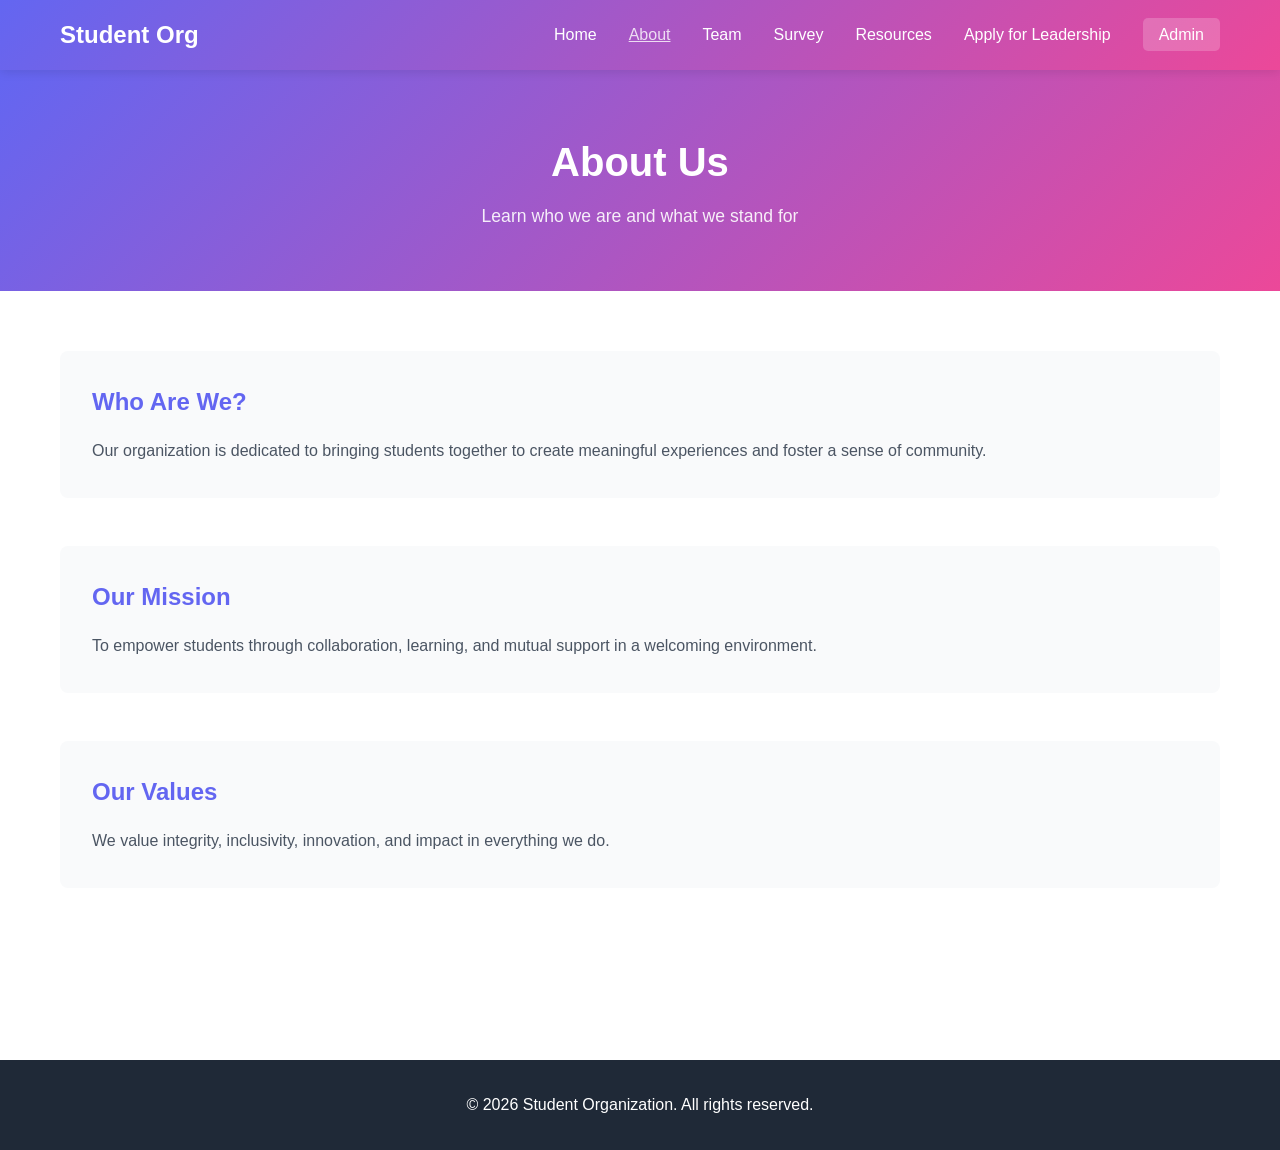
==== about.html @ ffe80c72 "Initial commit: Complete student organization website with admin dashboard" ====
<!DOCTYPE html>
<html lang="en">
<head>
    <meta charset="UTF-8">
    <meta name="viewport" content="width=device-width, initial-scale=1.0">
    <title>About Us - Student Organization</title>
    <link rel="stylesheet" href="css/styles.css">
</head>
<body>
    <nav class="navbar">
        <div class="container">
            <div class="logo">Student Org</div>
            <ul class="nav-links">
                <li><a href="index.html">Home</a></li>
                <li><a href="about.html" class="active">About</a></li>
                <li><a href="team.html">Team</a></li>
                <li><a href="survey.html">Survey</a></li>
                <li><a href="resources.html">Resources</a></li>
                <li><a href="application.html">Apply for Leadership</a></li>
                <li><a href="admin.html" class="admin-link">Admin</a></li>
            </ul>
        </div>
    </nav>

    <section class="page-header">
        <div class="container">
            <h1>About Us</h1>
            <p>Learn who we are and what we stand for</p>
        </div>
    </section>

    <section class="content">
        <div class="container">
            <div class="content-block">
                <h2>Who Are We?</h2>
                <div id="aboutContent">
                    <p>Loading content...</p>
                </div>
            </div>

            <div class="content-block">
                <h2>Our Mission</h2>
                <div id="missionContent">
                    <p>Loading content...</p>
                </div>
            </div>

            <div class="content-block">
                <h2>Our Values</h2>
                <div id="valuesContent">
                    <p>Loading content...</p>
                </div>
            </div>
        </div>
    </section>

    <footer>
        <div class="container">
            <p>&copy; 2026 Student Organization. All rights reserved.</p>
        </div>
    </footer>

    <script src="js/storage.js"></script>
    <script src="js/app.js"></script>
</body>
</html>
---- css/styles.css ----
:root {
    --primary-color: #6366f1;
    --secondary-color: #ec4899;
    --text-color: #1f2937;
    --light-bg: #f9fafb;
    --border-color: #e5e7eb;
    --success-color: #10b981;
    --danger-color: #ef4444;
}

* {
    margin: 0;
    padding: 0;
    box-sizing: border-box;
}

body {
    font-family: 'Segoe UI', Tahoma, Geneva, Verdana, sans-serif;
    line-height: 1.6;
    color: var(--text-color);
    background-color: #fff;
}

.container {
    max-width: 1200px;
    margin: 0 auto;
    padding: 0 20px;
}

/* NAVIGATION */
.navbar {
    background: linear-gradient(135deg, var(--primary-color), var(--secondary-color));
    color: white;
    padding: 1rem 0;
    box-shadow: 0 2px 10px rgba(0, 0, 0, 0.1);
    position: sticky;
    top: 0;
    z-index: 100;
}

.navbar .container {
    display: flex;
    justify-content: space-between;
    align-items: center;
}

.logo {
    font-size: 1.5rem;
    font-weight: bold;
}

.nav-links {
    display: flex;
    list-style: none;
    gap: 2rem;
}

.nav-links a {
    color: white;
    text-decoration: none;
    transition: opacity 0.3s;
}

.nav-links a:hover,
.nav-links a.active {
    opacity: 0.8;
    text-decoration: underline;
}

.admin-link {
    background: rgba(255, 255, 255, 0.2);
    padding: 0.5rem 1rem;
    border-radius: 5px;
}

/* HERO SECTION */
.hero {
    background: linear-gradient(135deg, var(--primary-color), var(--secondary-color));
    color: white;
    padding: 100px 20px;
    text-align: center;
}

.hero h1 {
    font-size: 3rem;
    margin-bottom: 1rem;
    animation: fadeInUp 0.8s ease;
}

.hero p {
    font-size: 1.3rem;
    margin-bottom: 2rem;
    opacity: 0.9;
}

@keyframes fadeInUp {
    from {
        opacity: 0;
        transform: translateY(20px);
    }
    to {
        opacity: 1;
        transform: translateY(0);
    }
}

/* BUTTONS */
.btn {
    padding: 0.75rem 1.5rem;
    border: none;
    border-radius: 5px;
    cursor: pointer;
    font-size: 1rem;
    transition: all 0.3s;
    text-decoration: none;
    display: inline-block;
}

.btn-primary {
    background: var(--primary-color);
    color: white;
}

.btn-primary:hover {
    background: #4f46e5;
    transform: translateY(-2px);
    box-shadow: 0 5px 15px rgba(99, 102, 241, 0.4);
}

.btn-secondary {
    background: var(--secondary-color);
    color: white;
}

.btn-secondary:hover {
    background: #db2777;
}

.btn-danger {
    background: var(--danger-color);
    color: white;
}

.btn-danger:hover {
    background: #dc2626;
}

/* ANNOUNCEMENTS */
.announcements {
    padding: 60px 20px;
    background: var(--light-bg);
}

.announcements h2 {
    margin-bottom: 2rem;
}

.announcements-list {
    display: flex;
    flex-direction: column;
    gap: 1.5rem;
}

.announcement {
    background: white;
    padding: 1.5rem;
    border-radius: 8px;
    border-left: 4px solid var(--primary-color);
    box-shadow: 0 2px 8px rgba(0, 0, 0, 0.1);
}

.announcement h3 {
    color: var(--primary-color);
    margin-bottom: 0.5rem;
}

.announcement-date {
    font-size: 0.85rem;
    color: #6b7280;
    margin-bottom: 0.5rem;
}

/* FEATURED SECTION */
.featured {
    padding: 60px 20px;
}

.featured h2 {
    text-align: center;
    margin-bottom: 3rem;
    font-size: 2rem;
}

.cards-grid {
    display: grid;
    grid-template-columns: repeat(auto-fit, minmax(280px, 1fr));
    gap: 2rem;
}

.card {
    background: white;
    padding: 2rem;
    border-radius: 8px;
    box-shadow: 0 4px 12px rgba(0, 0, 0, 0.1);
    transition: transform 0.3s, box-shadow 0.3s;
}

.card:hover {
    transform: translateY(-5px);
    box-shadow: 0 8px 20px rgba(0, 0, 0, 0.15);
}

.card h3 {
    color: var(--primary-color);
    margin-bottom: 1rem;
    font-size: 1.3rem;
}

/* TEAM GRID */
.team-grid {
    display: grid;
    grid-template-columns: repeat(auto-fill, minmax(250px, 1fr));
    gap: 2rem;
}

.team-member {
    background: white;
    border-radius: 8px;
    overflow: hidden;
    box-shadow: 0 4px 12px rgba(0, 0, 0, 0.1);
    transition: transform 0.3s;
}

.team-member:hover {
    transform: translateY(-5px);
}

.team-member-image {
    width: 100%;
    height: 200px;
    background: var(--light-bg);
    display: flex;
    align-items: center;
    justify-content: center;
    overflow: hidden;
}

.team-member-image img {
    width: 100%;
    height: 100%;
    object-fit: cover;
}

.team-member-info {
    padding: 1.5rem;
}

.team-member-info h3 {
    color: var(--primary-color);
    margin-bottom: 0.5rem;
}

.team-member-role {
    color: var(--secondary-color);
    font-weight: bold;
    font-size: 0.9rem;
    margin-bottom: 0.5rem;
}

.team-member-rank {
    display: inline-block;
    background: var(--primary-color);
    color: white;
    padding: 0.25rem 0.75rem;
    border-radius: 20px;
    font-size: 0.75rem;
    margin-bottom: 0.5rem;
}

.team-member-bio {
    font-size: 0.9rem;
    color: #6b7280;
    line-height: 1.5;
}

/* CONTENT PAGES */
.page-header {
    background: linear-gradient(135deg, var(--primary-color), var(--secondary-color));
    color: white;
    padding: 60px 20px;
    text-align: center;
}

.page-header h1 {
    font-size: 2.5rem;
    margin-bottom: 0.5rem;
}

.page-header p {
    font-size: 1.1rem;
    opacity: 0.9;
}

.content {
    padding: 60px 20px;
}

.content-block {
    margin-bottom: 3rem;
    background: var(--light-bg);
    padding: 2rem;
    border-radius: 8px;
}

.content-block h2 {
    color: var(--primary-color);
    margin-bottom: 1rem;
}

.content-block p {
    line-height: 1.8;
    color: #4b5563;
}

/* FORMS */
.form-container {
    background: white;
    padding: 2rem;
    border-radius: 8px;
    box-shadow: 0 4px 12px rgba(0, 0, 0, 0.1);
    max-width: 600px;
    margin: 0 auto;
}

.form {
    display: flex;
    flex-direction: column;
}

.form-group {
    margin-bottom: 1.5rem;
}

.form-group label {
    display: block;
    margin-bottom: 0.5rem;
    font-weight: 500;
    color: var(--text-color);
}

.form-group input,
.form-group textarea,
.form-group select {
    width: 100%;
    padding: 0.75rem;
    border: 1px solid var(--border-color);
    border-radius: 5px;
    font-size: 1rem;
    font-family: inherit;
    transition: border-color 0.3s;
}

.form-group input:focus,
.form-group textarea:focus,
.form-group select:focus {
    outline: none;
    border-color: var(--primary-color);
    box-shadow: 0 0 0 3px rgba(99, 102, 241, 0.1);
}

.form-group textarea {
    resize: vertical;
}

.message {
    margin-top: 1rem;
    padding: 1rem;
    border-radius: 5px;
    display: none;
}

.message.show {
    display: block;
}

.message.success {
    background: #d1fae5;
    color: #065f46;
    border: 1px solid #a7f3d0;
}

.message.error {
    background: #fee2e2;
    color: #991b1b;
    border: 1px solid #fecaca;
}

/* RESOURCES */
.resources-list {
    display: flex;
    flex-direction: column;
    gap: 1.5rem;
}

.resource {
    background: white;
    padding: 1.5rem;
    border-radius: 8px;
    border-left: 4px solid var(--secondary-color);
    box-shadow: 0 2px 8px rgba(0, 0, 0, 0.1);
}

.resource h3 {
    color: var(--secondary-color);
    margin-bottom: 0.5rem;
}

.resource a {
    color: var(--primary-color);
    text-decoration: none;
    font-weight: 500;
}

.resource a:hover {
    text-decoration: underline;
}

/* FOOTER */
footer {
    background: var(--text-color);
    color: white;
    text-align: center;
    padding: 2rem;
    margin-top: 4rem;
}

/* ADMIN STYLES */
.admin-body {
    background: var(--light-bg);
}

.login-page {
    display: flex;
    justify-content: center;
    align-items: center;
    min-height: 100vh;
    background: linear-gradient(135deg, var(--primary-color), var(--secondary-color));
}

.login-container {
    background: white;
    padding: 2rem;
    border-radius: 8px;
    box-shadow: 0 10px 40px rgba(0, 0, 0, 0.2);
    width: 100%;
    max-width: 400px;
}

.login-container h1 {
    margin-bottom: 1.5rem;
    color: var(--primary-color);
    text-align: center;
}

.admin-panel {
    display: flex;
    min-height: 100vh;
}

.admin-navbar {
    background: var(--text-color);
    color: white;
    width: 250px;
    padding: 2rem 1rem;
    flex-shrink: 0;
}

.admin-header {
    margin-bottom: 2rem;
    display: flex;
    justify-content: space-between;
    align-items: center;
    flex-wrap: wrap;
}

.admin-header h2 {
    font-size: 1.3rem;
    margin-bottom: 0.5rem;
}

.admin-tabs {
    list-style: none;
    display: flex;
    flex-direction: column;
    gap: 0.5rem;
}

.tab-btn {
    background: transparent;
    color: white;
    border: none;
    padding: 0.75rem 1rem;
    text-align: left;
    cursor: pointer;
    border-radius: 5px;
    transition: background 0.3s;
    width: 100%;
}

.tab-btn:hover {
    background: rgba(255, 255, 255, 0.1);
}

.tab-btn.active {
    background: var(--primary-color);
}

.admin-content {
    flex: 1;
    padding: 2rem;
    overflow-y: auto;
}

.admin-content h3 {
    color: var(--primary-color);
    margin-bottom: 1.5rem;
    border-bottom: 2px solid var(--primary-color);
    padding-bottom: 0.5rem;
}

.section {
    background: white;
    padding: 1.5rem;
    border-radius: 8px;
    margin-bottom: 2rem;
    box-shadow: 0 2px 8px rgba(0, 0, 0, 0.1);
}

.section h4 {
    color: var(--text-color);
    margin-bottom: 1rem;
}

.tab-content {
    display: none;
}

.tab-content.active {
    display: block;
}

.members-list,
.announcements-list,
.resources-list,
.images-grid,
.survey-list,
.responses-list,
.applications-list {
    display: flex;
    flex-direction: column;
    gap: 1rem;
}

.images-grid {
    display: grid;
    grid-template-columns: repeat(auto-fill, minmax(150px, 1fr));
    gap: 1rem;
}

.image-card {
    background: white;
    border-radius: 8px;
    overflow: hidden;
    box-shadow: 0 2px 8px rgba(0, 0, 0, 0.1);
    text-align: center;
}

.image-card img {
    width: 100%;
    height: 120px;
    object-fit: cover;
}

.image-card-info {
    padding: 0.5rem;
    font-size: 0.85rem;
}

.image-card-info input {
    width: 100%;
    padding: 0.25rem;
    margin-bottom: 0.25rem;
    border: 1px solid var(--border-color);
    border-radius: 3px;
}

.image-card-actions {
    display: flex;
    gap: 0.25rem;
    padding: 0.5rem;
}

.image-card-actions button {
    flex: 1;
    padding: 0.25rem;
    font-size: 0.75rem;
}

.member-item,
.announcement-item,
.resource-item,
.survey-item,
.application-item {
    background: #f3f4f6;
    padding: 1rem;
    border-radius: 5px;
    border-left: 4px solid var(--primary-color);
    display: flex;
    justify-content: space-between;
    align-items: start;
}

.member-item-content,
.announcement-item-content,
.resource-item-content,
.survey-item-content,
.application-item-content {
    flex: 1;
}

.member-item h5,
.announcement-item h5,
.resource-item h5,
.survey-item h5,
.application-item h5 {
    color: var(--primary-color);
    margin-bottom: 0.25rem;
}

.member-item-actions,
.announcement-item-actions,
.resource-item-actions,
.survey-item-actions,
.application-item-actions {
    display: flex;
    gap: 0.5rem;
    margin-left: 1rem;
    flex-shrink: 0;
}

.member-item-actions button,
.announcement-item-actions button,
.resource-item-actions button,
.survey-item-actions button,
.application-item-actions button {
    padding: 0.4rem 0.8rem;
    font-size: 0.8rem;
}

/* RESPONSIVE */
@media (max-width: 768px) {
    .nav-links {
        flex-direction: column;
        gap: 1rem;
    }

    .hero h1 {
        font-size: 2rem;
    }

    .page-header h1 {
        font-size: 1.8rem;
    }

    .admin-panel {
        flex-direction: column;
    }

    .admin-navbar {
        width: 100%;
        display: flex;
        gap: 1rem;
    }

    .admin-tabs {
        flex-direction: row;
        flex-wrap: wrap;
    }

    .tab-btn {
        flex: 1;
        min-width: 120px;
    }

    .cards-grid,
    .team-grid {
        grid-template-columns: 1fr;
    }
}
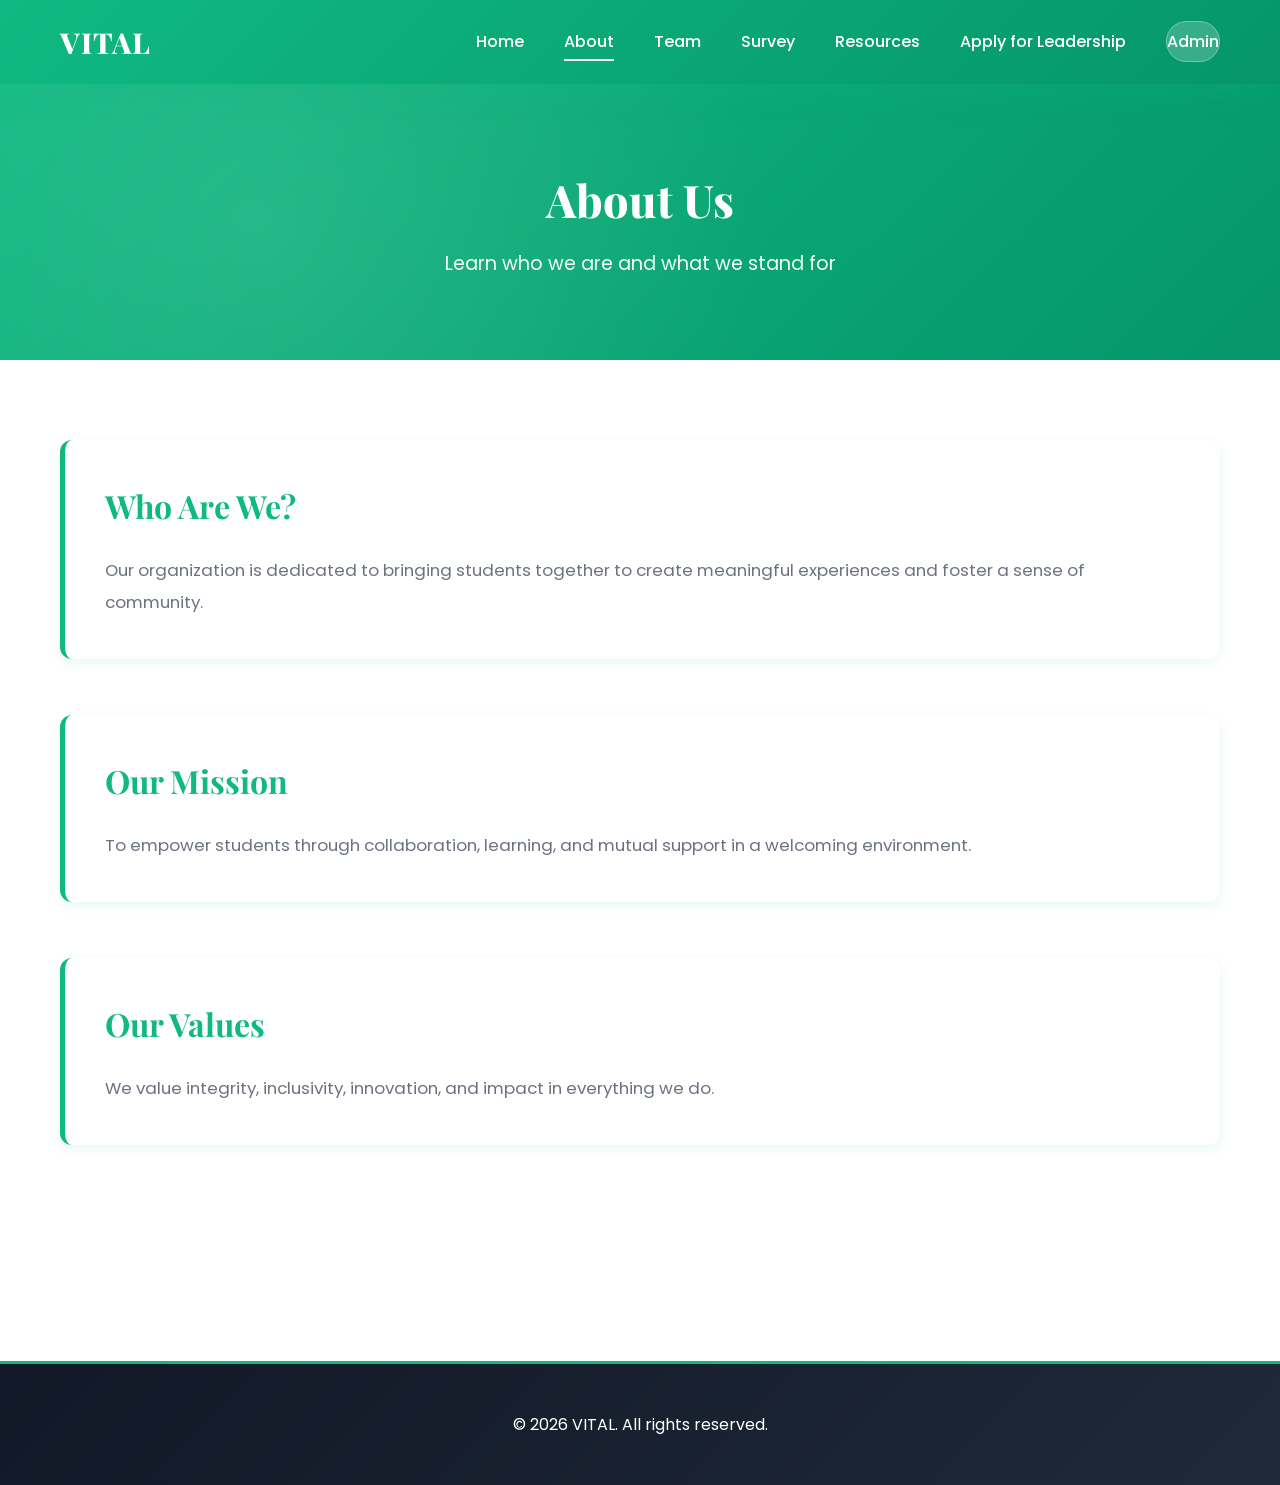
==== commit 368dc887: "VIITAL SHOW" ====
--- a/about.html
+++ b/about.html
@@ -3,13 +3,13 @@
 <head>
     <meta charset="UTF-8">
     <meta name="viewport" content="width=device-width, initial-scale=1.0">
-    <title>About Us - Student Organization</title>
+    <title>About Us - VITAL</title>
     <link rel="stylesheet" href="css/styles.css">
 </head>
 <body>
     <nav class="navbar">
         <div class="container">
-            <div class="logo">Student Org</div>
+            <div class="logo">VITAL</div>
             <ul class="nav-links">
                 <li><a href="index.html">Home</a></li>
                 <li><a href="about.html" class="active">About</a></li>
@@ -56,7 +56,7 @@
 
     <footer>
         <div class="container">
-            <p>&copy; 2026 Student Organization. All rights reserved.</p>
+            <p>&copy; 2026 VITAL. All rights reserved.</p>
         </div>
     </footer>
 
--- a/css/styles.css
+++ b/css/styles.css
@@ -1,11 +1,16 @@
+@import url('https://fonts.googleapis.com/css2?family=Poppins:wght@300;400;500;600;700;800&family=Playfair+Display:wght@700;800&display=swap');
+
 :root {
-    --primary-color: #6366f1;
-    --secondary-color: #ec4899;
-    --text-color: #1f2937;
-    --light-bg: #f9fafb;
-    --border-color: #e5e7eb;
-    --success-color: #10b981;
-    --danger-color: #ef4444;
+    --primary-green: #10b981;
+    --dark-green: #059669;
+    --light-green: #d1fae5;
+    --accent-green: #34d399;
+    --text-dark: #111827;
+    --text-light: #6b7280;
+    --bg-light: #f0fdf4;
+    --white: #ffffff;
+    --shadow: 0 10px 30px rgba(16, 185, 129, 0.15);
+    --shadow-sm: 0 4px 12px rgba(16, 185, 129, 0.1);
 }
 
 * {
@@ -15,10 +20,11 @@
 }
 
 body {
-    font-family: 'Segoe UI', Tahoma, Geneva, Verdana, sans-serif;
+    font-family: 'Poppins', sans-serif;
     line-height: 1.6;
-    color: var(--text-color);
-    background-color: #fff;
+    color: var(--text-dark);
+    background-color: var(--white);
+    overflow-x: hidden;
 }
 
 .container {
@@ -29,10 +35,10 @@
 
 /* NAVIGATION */
 .navbar {
-    background: linear-gradient(135deg, var(--primary-color), var(--secondary-color));
+    background: linear-gradient(135deg, var(--primary-green) 0%, var(--dark-green) 100%);
     color: white;
-    padding: 1rem 0;
-    box-shadow: 0 2px 10px rgba(0, 0, 0, 0.1);
+    padding: 1.2rem 0;
+    box-shadow: var(--shadow);
     position: sticky;
     top: 0;
     z-index: 100;
@@ -45,58 +51,119 @@
 }
 
 .logo {
-    font-size: 1.5rem;
-    font-weight: bold;
+    font-size: 1.8rem;
+    font-weight: 800;
+    font-family: 'Playfair Display', serif;
+    letter-spacing: 1px;
+    text-transform: uppercase;
+    transition: all 0.3s cubic-bezier(0.34, 1.56, 0.64, 1);
+}
+
+.logo:hover {
+    transform: scale(1.05) rotate(-1deg);
+    text-shadow: 0 0 20px rgba(255, 255, 255, 0.3);
 }
 
 .nav-links {
     display: flex;
     list-style: none;
-    gap: 2rem;
+    gap: 2.5rem;
 }
 
 .nav-links a {
     color: white;
     text-decoration: none;
-    transition: opacity 0.3s;
-}
-
-.nav-links a:hover,
-.nav-links a.active {
-    opacity: 0.8;
-    text-decoration: underline;
+    font-weight: 500;
+    position: relative;
+    transition: all 0.3s ease;
+    padding: 0.5rem 0;
+}
+
+.nav-links a::after {
+    content: '';
+    position: absolute;
+    bottom: 0;
+    left: 0;
+    width: 0;
+    height: 2px;
+    background: white;
+    transition: width 0.3s ease;
+}
+
+.nav-links a:hover::after,
+.nav-links a.active::after {
+    width: 100%;
+}
+
+.nav-links a:hover {
+    transform: translateY(-2px);
 }
 
 .admin-link {
     background: rgba(255, 255, 255, 0.2);
-    padding: 0.5rem 1rem;
-    border-radius: 5px;
+    padding: 0.6rem 1.2rem;
+    border-radius: 50px;
+    backdrop-filter: blur(10px);
+    transition: all 0.3s cubic-bezier(0.34, 1.56, 0.64, 1);
+    border: 1px solid rgba(255, 255, 255, 0.3);
+}
+
+.admin-link:hover {
+    background: rgba(255, 255, 255, 0.3);
+    transform: translateY(-3px) scale(1.05);
+    box-shadow: 0 10px 25px rgba(0, 0, 0, 0.2);
 }
 
 /* HERO SECTION */
 .hero {
-    background: linear-gradient(135deg, var(--primary-color), var(--secondary-color));
+    background: linear-gradient(135deg, var(--primary-green) 0%, var(--dark-green) 100%);
     color: white;
-    padding: 100px 20px;
+    padding: 120px 20px;
     text-align: center;
+    position: relative;
+    overflow: hidden;
+}
+
+.hero::before {
+    content: '';
+    position: absolute;
+    top: 0;
+    left: 0;
+    right: 0;
+    bottom: 0;
+    background: radial-gradient(circle at 20% 50%, rgba(255, 255, 255, 0.1) 0%, transparent 50%),
+                radial-gradient(circle at 80% 80%, rgba(255, 255, 255, 0.05) 0%, transparent 50%);
+    pointer-events: none;
+}
+
+.hero .container {
+    position: relative;
+    z-index: 2;
 }
 
 .hero h1 {
-    font-size: 3rem;
+    font-size: 3.5rem;
     margin-bottom: 1rem;
-    animation: fadeInUp 0.8s ease;
+    font-family: 'Playfair Display', serif;
+    font-weight: 800;
+    animation: fadeInUp 0.8s cubic-bezier(0.34, 1.56, 0.64, 1) forwards;
+    opacity: 0;
 }
 
 .hero p {
-    font-size: 1.3rem;
-    margin-bottom: 2rem;
-    opacity: 0.9;
+    font-size: 1.4rem;
+    margin-bottom: 2.5rem;
+    opacity: 0.95;
+    animation: fadeInUp 0.8s cubic-bezier(0.34, 1.56, 0.64, 1) 0.2s forwards;
+    opacity: 0;
+    font-weight: 300;
+    letter-spacing: 0.5px;
 }
 
 @keyframes fadeInUp {
     from {
         opacity: 0;
-        transform: translateY(20px);
+        transform: translateY(30px);
     }
     to {
         opacity: 1;
@@ -106,229 +173,392 @@
 
 /* BUTTONS */
 .btn {
-    padding: 0.75rem 1.5rem;
+    padding: 0.9rem 2rem;
     border: none;
-    border-radius: 5px;
+    border-radius: 50px;
     cursor: pointer;
     font-size: 1rem;
-    transition: all 0.3s;
+    font-weight: 600;
+    transition: all 0.3s cubic-bezier(0.34, 1.56, 0.64, 1);
     text-decoration: none;
     display: inline-block;
+    position: relative;
+    overflow: hidden;
+    font-family: 'Poppins', sans-serif;
+}
+
+.btn::before {
+    content: '';
+    position: absolute;
+    top: 50%;
+    left: 50%;
+    width: 0;
+    height: 0;
+    border-radius: 50%;
+    background: rgba(255, 255, 255, 0.3);
+    transform: translate(-50%, -50%);
+    transition: width 0.6s, height 0.6s;
+}
+
+.btn:active::before {
+    width: 300px;
+    height: 300px;
 }
 
 .btn-primary {
-    background: var(--primary-color);
+    background: linear-gradient(135deg, var(--primary-green), var(--accent-green));
     color: white;
+    box-shadow: var(--shadow-sm);
 }
 
 .btn-primary:hover {
-    background: #4f46e5;
-    transform: translateY(-2px);
-    box-shadow: 0 5px 15px rgba(99, 102, 241, 0.4);
+    transform: translateY(-4px);
+    box-shadow: var(--shadow);
+}
+
+.btn-primary:active {
+    transform: translateY(-2px) scale(0.98);
 }
 
 .btn-secondary {
-    background: var(--secondary-color);
+    background: var(--accent-green);
     color: white;
+    box-shadow: var(--shadow-sm);
 }
 
 .btn-secondary:hover {
-    background: #db2777;
+    background: var(--primary-green);
+    transform: translateY(-4px);
+    box-shadow: var(--shadow);
+}
+
+.btn-secondary:active {
+    transform: translateY(-2px) scale(0.98);
 }
 
 .btn-danger {
-    background: var(--danger-color);
+    background: #ef4444;
     color: white;
 }
 
 .btn-danger:hover {
     background: #dc2626;
+    transform: translateY(-4px);
 }
 
 /* ANNOUNCEMENTS */
 .announcements {
-    padding: 60px 20px;
-    background: var(--light-bg);
+    padding: 80px 20px;
+    background: linear-gradient(to bottom, var(--bg-light), var(--white));
 }
 
 .announcements h2 {
-    margin-bottom: 2rem;
+    margin-bottom: 3rem;
+    font-size: 2.5rem;
+    font-family: 'Playfair Display', serif;
+    color: var(--primary-green);
+    text-align: center;
 }
 
 .announcements-list {
     display: flex;
     flex-direction: column;
-    gap: 1.5rem;
+    gap: 2rem;
 }
 
 .announcement {
     background: white;
-    padding: 1.5rem;
-    border-radius: 8px;
-    border-left: 4px solid var(--primary-color);
-    box-shadow: 0 2px 8px rgba(0, 0, 0, 0.1);
+    padding: 2rem;
+    border-radius: 12px;
+    border-left: 5px solid var(--primary-green);
+    box-shadow: var(--shadow-sm);
+    transition: all 0.3s cubic-bezier(0.34, 1.56, 0.64, 1);
+    animation: slideInLeft 0.6s ease;
+}
+
+@keyframes slideInLeft {
+    from {
+        opacity: 0;
+        transform: translateX(-30px);
+    }
+    to {
+        opacity: 1;
+        transform: translateX(0);
+    }
+}
+
+.announcement:hover {
+    transform: translateX(10px);
+    box-shadow: var(--shadow);
 }
 
 .announcement h3 {
-    color: var(--primary-color);
-    margin-bottom: 0.5rem;
+    color: var(--primary-green);
+    margin-bottom: 0.8rem;
+    font-size: 1.5rem;
 }
 
 .announcement-date {
     font-size: 0.85rem;
-    color: #6b7280;
-    margin-bottom: 0.5rem;
+    color: var(--text-light);
+    margin-bottom: 1rem;
+    font-weight: 500;
 }
 
 /* FEATURED SECTION */
 .featured {
-    padding: 60px 20px;
+    padding: 80px 20px;
+    background: var(--white);
 }
 
 .featured h2 {
     text-align: center;
-    margin-bottom: 3rem;
-    font-size: 2rem;
+    margin-bottom: 4rem;
+    font-size: 2.5rem;
+    font-family: 'Playfair Display', serif;
+    color: var(--primary-green);
 }
 
 .cards-grid {
     display: grid;
-    grid-template-columns: repeat(auto-fit, minmax(280px, 1fr));
-    gap: 2rem;
+    grid-template-columns: repeat(auto-fit, minmax(300px, 1fr));
+    gap: 2.5rem;
 }
 
 .card {
     background: white;
-    padding: 2rem;
-    border-radius: 8px;
-    box-shadow: 0 4px 12px rgba(0, 0, 0, 0.1);
-    transition: transform 0.3s, box-shadow 0.3s;
+    padding: 2.5rem;
+    border-radius: 12px;
+    box-shadow: var(--shadow-sm);
+    transition: all 0.3s cubic-bezier(0.34, 1.56, 0.64, 1);
+    position: relative;
+    overflow: hidden;
+}
+
+.card::before {
+    content: '';
+    position: absolute;
+    top: 0;
+    left: 0;
+    right: 0;
+    height: 4px;
+    background: linear-gradient(90deg, var(--primary-green), var(--accent-green));
+    transform: scaleX(0);
+    transform-origin: left;
+    transition: transform 0.4s cubic-bezier(0.34, 1.56, 0.64, 1);
+}
+
+.card:hover::before {
+    transform: scaleX(1);
 }
 
 .card:hover {
-    transform: translateY(-5px);
-    box-shadow: 0 8px 20px rgba(0, 0, 0, 0.15);
+    transform: translateY(-10px);
+    box-shadow: var(--shadow);
 }
 
 .card h3 {
-    color: var(--primary-color);
+    color: var(--primary-green);
     margin-bottom: 1rem;
-    font-size: 1.3rem;
+    font-size: 1.5rem;
+}
+
+.card p {
+    color: var(--text-light);
+    line-height: 1.8;
 }
 
 /* TEAM GRID */
 .team-grid {
     display: grid;
-    grid-template-columns: repeat(auto-fill, minmax(250px, 1fr));
-    gap: 2rem;
+    grid-template-columns: repeat(auto-fill, minmax(260px, 1fr));
+    gap: 2.5rem;
 }
 
 .team-member {
     background: white;
-    border-radius: 8px;
+    border-radius: 12px;
     overflow: hidden;
-    box-shadow: 0 4px 12px rgba(0, 0, 0, 0.1);
-    transition: transform 0.3s;
+    box-shadow: var(--shadow-sm);
+    transition: all 0.3s cubic-bezier(0.34, 1.56, 0.64, 1);
+    animation: fadeIn 0.6s ease;
+}
+
+@keyframes fadeIn {
+    from {
+        opacity: 0;
+        transform: scale(0.95);
+    }
+    to {
+        opacity: 1;
+        transform: scale(1);
+    }
 }
 
 .team-member:hover {
-    transform: translateY(-5px);
+    transform: translateY(-10px);
+    box-shadow: var(--shadow);
 }
 
 .team-member-image {
     width: 100%;
-    height: 200px;
-    background: var(--light-bg);
+    height: 220px;
+    background: linear-gradient(135deg, var(--bg-light), var(--light-green));
     display: flex;
     align-items: center;
     justify-content: center;
     overflow: hidden;
+    position: relative;
+}
+
+.team-member-image::before {
+    content: '';
+    position: absolute;
+    top: 0;
+    left: 0;
+    right: 0;
+    bottom: 0;
+    background: linear-gradient(135deg, rgba(16, 185, 129, 0.1), transparent);
+    pointer-events: none;
 }
 
 .team-member-image img {
     width: 100%;
     height: 100%;
     object-fit: cover;
+    transition: transform 0.3s ease;
+}
+
+.team-member:hover .team-member-image img {
+    transform: scale(1.1);
 }
 
 .team-member-info {
-    padding: 1.5rem;
+    padding: 2rem;
 }
 
 .team-member-info h3 {
-    color: var(--primary-color);
+    color: var(--primary-green);
     margin-bottom: 0.5rem;
+    font-size: 1.3rem;
 }
 
 .team-member-role {
-    color: var(--secondary-color);
-    font-weight: bold;
-    font-size: 0.9rem;
-    margin-bottom: 0.5rem;
+    color: var(--accent-green);
+    font-weight: 600;
+    font-size: 0.95rem;
+    margin-bottom: 0.8rem;
 }
 
 .team-member-rank {
     display: inline-block;
-    background: var(--primary-color);
+    background: linear-gradient(135deg, var(--primary-green), var(--accent-green));
     color: white;
-    padding: 0.25rem 0.75rem;
-    border-radius: 20px;
+    padding: 0.4rem 1rem;
+    border-radius: 50px;
     font-size: 0.75rem;
-    margin-bottom: 0.5rem;
+    font-weight: 700;
+    margin-bottom: 1rem;
+    text-transform: uppercase;
+    letter-spacing: 0.5px;
 }
 
 .team-member-bio {
     font-size: 0.9rem;
-    color: #6b7280;
-    line-height: 1.5;
+    color: var(--text-light);
+    line-height: 1.7;
 }
 
 /* CONTENT PAGES */
 .page-header {
-    background: linear-gradient(135deg, var(--primary-color), var(--secondary-color));
+    background: linear-gradient(135deg, var(--primary-green) 0%, var(--dark-green) 100%);
     color: white;
-    padding: 60px 20px;
+    padding: 80px 20px;
     text-align: center;
+    position: relative;
+    overflow: hidden;
+}
+
+.page-header::before {
+    content: '';
+    position: absolute;
+    top: 0;
+    left: 0;
+    right: 0;
+    bottom: 0;
+    background: radial-gradient(circle at 20% 50%, rgba(255, 255, 255, 0.1) 0%, transparent 50%);
+    pointer-events: none;
+}
+
+.page-header .container {
+    position: relative;
+    z-index: 2;
 }
 
 .page-header h1 {
-    font-size: 2.5rem;
-    margin-bottom: 0.5rem;
+    font-size: 2.8rem;
+    margin-bottom: 0.8rem;
+    font-family: 'Playfair Display', serif;
+    font-weight: 800;
+    animation: fadeInDown 0.8s ease;
 }
 
 .page-header p {
-    font-size: 1.1rem;
-    opacity: 0.9;
+    font-size: 1.2rem;
+    opacity: 0.95;
+    animation: fadeInUp 0.8s ease 0.2s backwards;
+}
+
+@keyframes fadeInDown {
+    from {
+        opacity: 0;
+        transform: translateY(-20px);
+    }
+    to {
+        opacity: 1;
+        transform: translateY(0);
+    }
 }
 
 .content {
-    padding: 60px 20px;
+    padding: 80px 20px;
 }
 
 .content-block {
-    margin-bottom: 3rem;
-    background: var(--light-bg);
-    padding: 2rem;
-    border-radius: 8px;
+    margin-bottom: 3.5rem;
+    background: white;
+    padding: 2.5rem;
+    border-radius: 12px;
+    box-shadow: var(--shadow-sm);
+    transition: all 0.3s ease;
+    border-left: 5px solid var(--primary-green);
+}
+
+.content-block:hover {
+    box-shadow: var(--shadow);
+    transform: translateX(5px);
 }
 
 .content-block h2 {
-    color: var(--primary-color);
-    margin-bottom: 1rem;
+    color: var(--primary-green);
+    margin-bottom: 1.5rem;
+    font-size: 2rem;
+    font-family: 'Playfair Display', serif;
 }
 
 .content-block p {
-    line-height: 1.8;
-    color: #4b5563;
+    line-height: 1.9;
+    color: var(--text-light);
+    font-size: 1.05rem;
 }
 
 /* FORMS */
 .form-container {
     background: white;
-    padding: 2rem;
-    border-radius: 8px;
-    box-shadow: 0 4px 12px rgba(0, 0, 0, 0.1);
-    max-width: 600px;
+    padding: 3rem;
+    border-radius: 12px;
+    box-shadow: var(--shadow);
+    max-width: 650px;
     margin: 0 auto;
 }
 
@@ -338,34 +568,38 @@
 }
 
 .form-group {
-    margin-bottom: 1.5rem;
+    margin-bottom: 2rem;
 }
 
 .form-group label {
     display: block;
-    margin-bottom: 0.5rem;
-    font-weight: 500;
-    color: var(--text-color);
+    margin-bottom: 0.8rem;
+    font-weight: 600;
+    color: var(--primary-green);
+    font-size: 1.05rem;
 }
 
 .form-group input,
 .form-group textarea,
 .form-group select {
     width: 100%;
-    padding: 0.75rem;
-    border: 1px solid var(--border-color);
-    border-radius: 5px;
+    padding: 1rem;
+    border: 2px solid var(--light-green);
+    border-radius: 8px;
     font-size: 1rem;
     font-family: inherit;
-    transition: border-color 0.3s;
+    transition: all 0.3s ease;
+    background: var(--bg-light);
 }
 
 .form-group input:focus,
 .form-group textarea:focus,
 .form-group select:focus {
     outline: none;
-    border-color: var(--primary-color);
-    box-shadow: 0 0 0 3px rgba(99, 102, 241, 0.1);
+    border-color: var(--primary-green);
+    box-shadow: 0 0 0 4px rgba(16, 185, 129, 0.1);
+    background: white;
+    transform: scale(1.02);
 }
 
 .form-group textarea {
@@ -373,10 +607,23 @@
 }
 
 .message {
-    margin-top: 1rem;
-    padding: 1rem;
-    border-radius: 5px;
+    margin-top: 1.5rem;
+    padding: 1.2rem;
+    border-radius: 8px;
     display: none;
+    font-weight: 500;
+    animation: slideInUp 0.4s ease;
+}
+
+@keyframes slideInUp {
+    from {
+        opacity: 0;
+        transform: translateY(20px);
+    }
+    to {
+        opacity: 1;
+        transform: translateY(0);
+    }
 }
 
 .message.show {
@@ -384,59 +631,72 @@
 }
 
 .message.success {
-    background: #d1fae5;
-    color: #065f46;
-    border: 1px solid #a7f3d0;
+    background: var(--light-green);
+    color: var(--dark-green);
+    border: 2px solid var(--primary-green);
 }
 
 .message.error {
     background: #fee2e2;
     color: #991b1b;
-    border: 1px solid #fecaca;
+    border: 2px solid #ef4444;
 }
 
 /* RESOURCES */
 .resources-list {
     display: flex;
     flex-direction: column;
-    gap: 1.5rem;
+    gap: 2rem;
 }
 
 .resource {
     background: white;
-    padding: 1.5rem;
-    border-radius: 8px;
-    border-left: 4px solid var(--secondary-color);
-    box-shadow: 0 2px 8px rgba(0, 0, 0, 0.1);
+    padding: 2rem;
+    border-radius: 12px;
+    border-left: 5px solid var(--accent-green);
+    box-shadow: var(--shadow-sm);
+    transition: all 0.3s cubic-bezier(0.34, 1.56, 0.64, 1);
+}
+
+.resource:hover {
+    transform: translateY(-5px);
+    box-shadow: var(--shadow);
 }
 
 .resource h3 {
-    color: var(--secondary-color);
-    margin-bottom: 0.5rem;
+    color: var(--primary-green);
+    margin-bottom: 0.8rem;
+    font-size: 1.3rem;
 }
 
 .resource a {
-    color: var(--primary-color);
+    color: var(--primary-green);
     text-decoration: none;
-    font-weight: 500;
+    font-weight: 600;
+    transition: all 0.3s ease;
+    display: inline-flex;
+    align-items: center;
+    gap: 0.5rem;
 }
 
 .resource a:hover {
+    transform: translateX(5px);
     text-decoration: underline;
 }
 
 /* FOOTER */
 footer {
-    background: var(--text-color);
+    background: linear-gradient(135deg, var(--text-dark), #1f2937);
     color: white;
     text-align: center;
-    padding: 2rem;
-    margin-top: 4rem;
+    padding: 3rem 2rem;
+    margin-top: 5rem;
+    border-top: 3px solid var(--primary-green);
 }
 
 /* ADMIN STYLES */
 .admin-body {
-    background: var(--light-bg);
+    background: var(--bg-light);
 }
 
 .login-page {
@@ -444,22 +704,61 @@
     justify-content: center;
     align-items: center;
     min-height: 100vh;
-    background: linear-gradient(135deg, var(--primary-color), var(--secondary-color));
+    background: linear-gradient(135deg, var(--primary-green) 0%, var(--dark-green) 100%);
+    position: relative;
+    overflow: hidden;
+}
+
+.login-page::before {
+    content: '';
+    position: absolute;
+    top: -50%;
+    right: -50%;
+    width: 100%;
+    height: 100%;
+    background: radial-gradient(circle, rgba(255, 255, 255, 0.1) 1px, transparent 1px);
+    background-size: 50px 50px;
+    animation: moveBackground 20s linear infinite;
+}
+
+@keyframes moveBackground {
+    0% {
+        transform: translate(0, 0);
+    }
+    100% {
+        transform: translate(50px, 50px);
+    }
 }
 
 .login-container {
     background: white;
-    padding: 2rem;
-    border-radius: 8px;
-    box-shadow: 0 10px 40px rgba(0, 0, 0, 0.2);
+    padding: 3rem;
+    border-radius: 16px;
+    box-shadow: 0 20px 60px rgba(0, 0, 0, 0.3);
     width: 100%;
-    max-width: 400px;
+    max-width: 450px;
+    position: relative;
+    z-index: 2;
+    animation: fadeInScale 0.6s cubic-bezier(0.34, 1.56, 0.64, 1);
+}
+
+@keyframes fadeInScale {
+    from {
+        opacity: 0;
+        transform: scale(0.9);
+    }
+    to {
+        opacity: 1;
+        transform: scale(1);
+    }
 }
 
 .login-container h1 {
-    margin-bottom: 1.5rem;
-    color: var(--primary-color);
+    margin-bottom: 2rem;
+    color: var(--primary-green);
     text-align: center;
+    font-size: 2.2rem;
+    font-family: 'Playfair Display', serif;
 }
 
 .admin-panel {
@@ -468,15 +767,16 @@
 }
 
 .admin-navbar {
-    background: var(--text-color);
+    background: var(--text-dark);
     color: white;
-    width: 250px;
-    padding: 2rem 1rem;
+    width: 260px;
+    padding: 2rem 1.5rem;
     flex-shrink: 0;
+    box-shadow: 2px 0 15px rgba(0, 0, 0, 0.1);
 }
 
 .admin-header {
-    margin-bottom: 2rem;
+    margin-bottom: 2.5rem;
     display: flex;
     justify-content: space-between;
     align-items: center;
@@ -484,65 +784,104 @@
 }
 
 .admin-header h2 {
-    font-size: 1.3rem;
+    font-size: 1.5rem;
     margin-bottom: 0.5rem;
+    color: var(--primary-green);
 }
 
 .admin-tabs {
     list-style: none;
     display: flex;
     flex-direction: column;
-    gap: 0.5rem;
+    gap: 0.8rem;
 }
 
 .tab-btn {
     background: transparent;
     color: white;
     border: none;
-    padding: 0.75rem 1rem;
+    padding: 1rem;
     text-align: left;
     cursor: pointer;
-    border-radius: 5px;
-    transition: background 0.3s;
+    border-radius: 8px;
+    transition: all 0.3s cubic-bezier(0.34, 1.56, 0.64, 1);
     width: 100%;
+    font-weight: 500;
+    position: relative;
+    overflow: hidden;
+}
+
+.tab-btn::before {
+    content: '';
+    position: absolute;
+    left: 0;
+    top: 0;
+    height: 100%;
+    width: 3px;
+    background: var(--primary-green);
+    transform: scaleY(0);
+    transform-origin: top;
+    transition: transform 0.3s cubic-bezier(0.34, 1.56, 0.64, 1);
 }
 
 .tab-btn:hover {
-    background: rgba(255, 255, 255, 0.1);
+    background: rgba(16, 185, 129, 0.1);
+    transform: translateX(10px);
+}
+
+.tab-btn:hover::before {
+    transform: scaleY(1);
 }
 
 .tab-btn.active {
-    background: var(--primary-color);
+    background: linear-gradient(90deg, var(--primary-green), var(--accent-green));
+    box-shadow: 0 5px 15px rgba(16, 185, 129, 0.3);
+}
+
+.tab-btn.active::before {
+    transform: scaleY(1);
 }
 
 .admin-content {
     flex: 1;
-    padding: 2rem;
+    padding: 2.5rem;
     overflow-y: auto;
+    background: var(--bg-light);
 }
 
 .admin-content h3 {
-    color: var(--primary-color);
-    margin-bottom: 1.5rem;
-    border-bottom: 2px solid var(--primary-color);
-    padding-bottom: 0.5rem;
+    color: var(--primary-green);
+    margin-bottom: 2rem;
+    border-bottom: 3px solid var(--primary-green);
+    padding-bottom: 1rem;
+    font-size: 1.8rem;
+    font-family: 'Playfair Display', serif;
 }
 
 .section {
     background: white;
-    padding: 1.5rem;
-    border-radius: 8px;
-    margin-bottom: 2rem;
-    box-shadow: 0 2px 8px rgba(0, 0, 0, 0.1);
+    padding: 2rem;
+    border-radius: 12px;
+    margin-bottom: 2.5rem;
+    box-shadow: var(--shadow-sm);
+    transition: all 0.3s ease;
+    border-left: 4px solid var(--primary-green);
+}
+
+.section:hover {
+    box-shadow: var(--shadow);
+    transform: translateY(-2px);
 }
 
 .section h4 {
-    color: var(--text-color);
-    margin-bottom: 1rem;
+    color: var(--primary-green);
+    margin-bottom: 1.5rem;
+    font-size: 1.3rem;
 }
 
 .tab-content {
     display: none;
+    animation: fadeIn 0.4s ease;
 }
 
 .tab-content.active {
@@ -558,51 +897,63 @@
 .applications-list {
     display: flex;
     flex-direction: column;
-    gap: 1rem;
+    gap: 1.5rem;
 }
 
 .images-grid {
     display: grid;
-    grid-template-columns: repeat(auto-fill, minmax(150px, 1fr));
-    gap: 1rem;
+    grid-template-columns: repeat(auto-fill, minmax(160px, 1fr));
+    gap: 1.5rem;
 }
 
 .image-card {
     background: white;
-    border-radius: 8px;
+    border-radius: 12px;
     overflow: hidden;
-    box-shadow: 0 2px 8px rgba(0, 0, 0, 0.1);
+    box-shadow: var(--shadow-sm);
     text-align: center;
+    transition: all 0.3s cubic-bezier(0.34, 1.56, 0.64, 1);
+}
+
+.image-card:hover {
+    transform: translateY(-8px);
+    box-shadow: var(--shadow);
 }
 
 .image-card img {
     width: 100%;
-    height: 120px;
+    height: 140px;
     object-fit: cover;
+    transition: transform 0.3s ease;
+}
+
+.image-card:hover img {
+    transform: scale(1.1);
 }
 
 .image-card-info {
-    padding: 0.5rem;
+    padding: 1rem;
     font-size: 0.85rem;
 }
 
 .image-card-info input {
     width: 100%;
-    padding: 0.25rem;
-    margin-bottom: 0.25rem;
-    border: 1px solid var(--border-color);
-    border-radius: 3px;
+    padding: 0.5rem;
+    margin-bottom: 0.5rem;
+    border: 1px solid var(--light-green);
+    border-radius: 6px;
+    font-family: inherit;
 }
 
 .image-card-actions {
     display: flex;
-    gap: 0.25rem;
+    gap: 0.5rem;
     padding: 0.5rem;
 }
 
 .image-card-actions button {
     flex: 1;
-    padding: 0.25rem;
+    padding: 0.4rem;
     font-size: 0.75rem;
 }
 
@@ -611,13 +962,23 @@
 .resource-item,
 .survey-item,
 .application-item {
-    background: #f3f4f6;
-    padding: 1rem;
-    border-radius: 5px;
-    border-left: 4px solid var(--primary-color);
+    background: linear-gradient(135deg, var(--bg-light), white);
+    padding: 1.5rem;
+    border-radius: 10px;
+    border-left: 4px solid var(--primary-green);
     display: flex;
     justify-content: space-between;
     align-items: start;
+    transition: all 0.3s ease;
+}
+
+.member-item:hover,
+.announcement-item:hover,
+.resource-item:hover,
+.survey-item:hover,
+.application-item:hover {
+    transform: translateX(10px);
+    box-shadow: var(--shadow-sm);
 }
 
 .member-item-content,
@@ -633,8 +994,9 @@
 .resource-item h5,
 .survey-item h5,
 .application-item h5 {
-    color: var(--primary-color);
-    margin-bottom: 0.25rem;
+    color: var(--primary-green);
+    margin-bottom: 0.5rem;
+    font-size: 1.1rem;
 }
 
 .member-item-actions,
@@ -643,7 +1005,7 @@
 .survey-item-actions,
 .application-item-actions {
     display: flex;
-    gap: 0.5rem;
+    gap: 0.8rem;
     margin-left: 1rem;
     flex-shrink: 0;
 }
@@ -653,7 +1015,7 @@
 .resource-item-actions button,
 .survey-item-actions button,
 .application-item-actions button {
-    padding: 0.4rem 0.8rem;
+    padding: 0.5rem 1rem;
     font-size: 0.8rem;
 }
 
@@ -665,11 +1027,11 @@
     }
 
     .hero h1 {
+        font-size: 2.2rem;
+    }
+
+    .page-header h1 {
         font-size: 2rem;
-    }
-
-    .page-header h1 {
-        font-size: 1.8rem;
     }
 
     .admin-panel {
@@ -678,8 +1040,7 @@
 
     .admin-navbar {
         width: 100%;
-        display: flex;
-        gap: 1rem;
+        padding: 1rem;
     }
 
     .admin-tabs {
@@ -689,11 +1050,16 @@
 
     .tab-btn {
         flex: 1;
-        min-width: 120px;
+        min-width: 100px;
+        padding: 0.75rem;
     }
 
     .cards-grid,
     .team-grid {
         grid-template-columns: 1fr;
     }
-}
+
+    .logo {
+        font-size: 1.4rem;
+    }
+}
